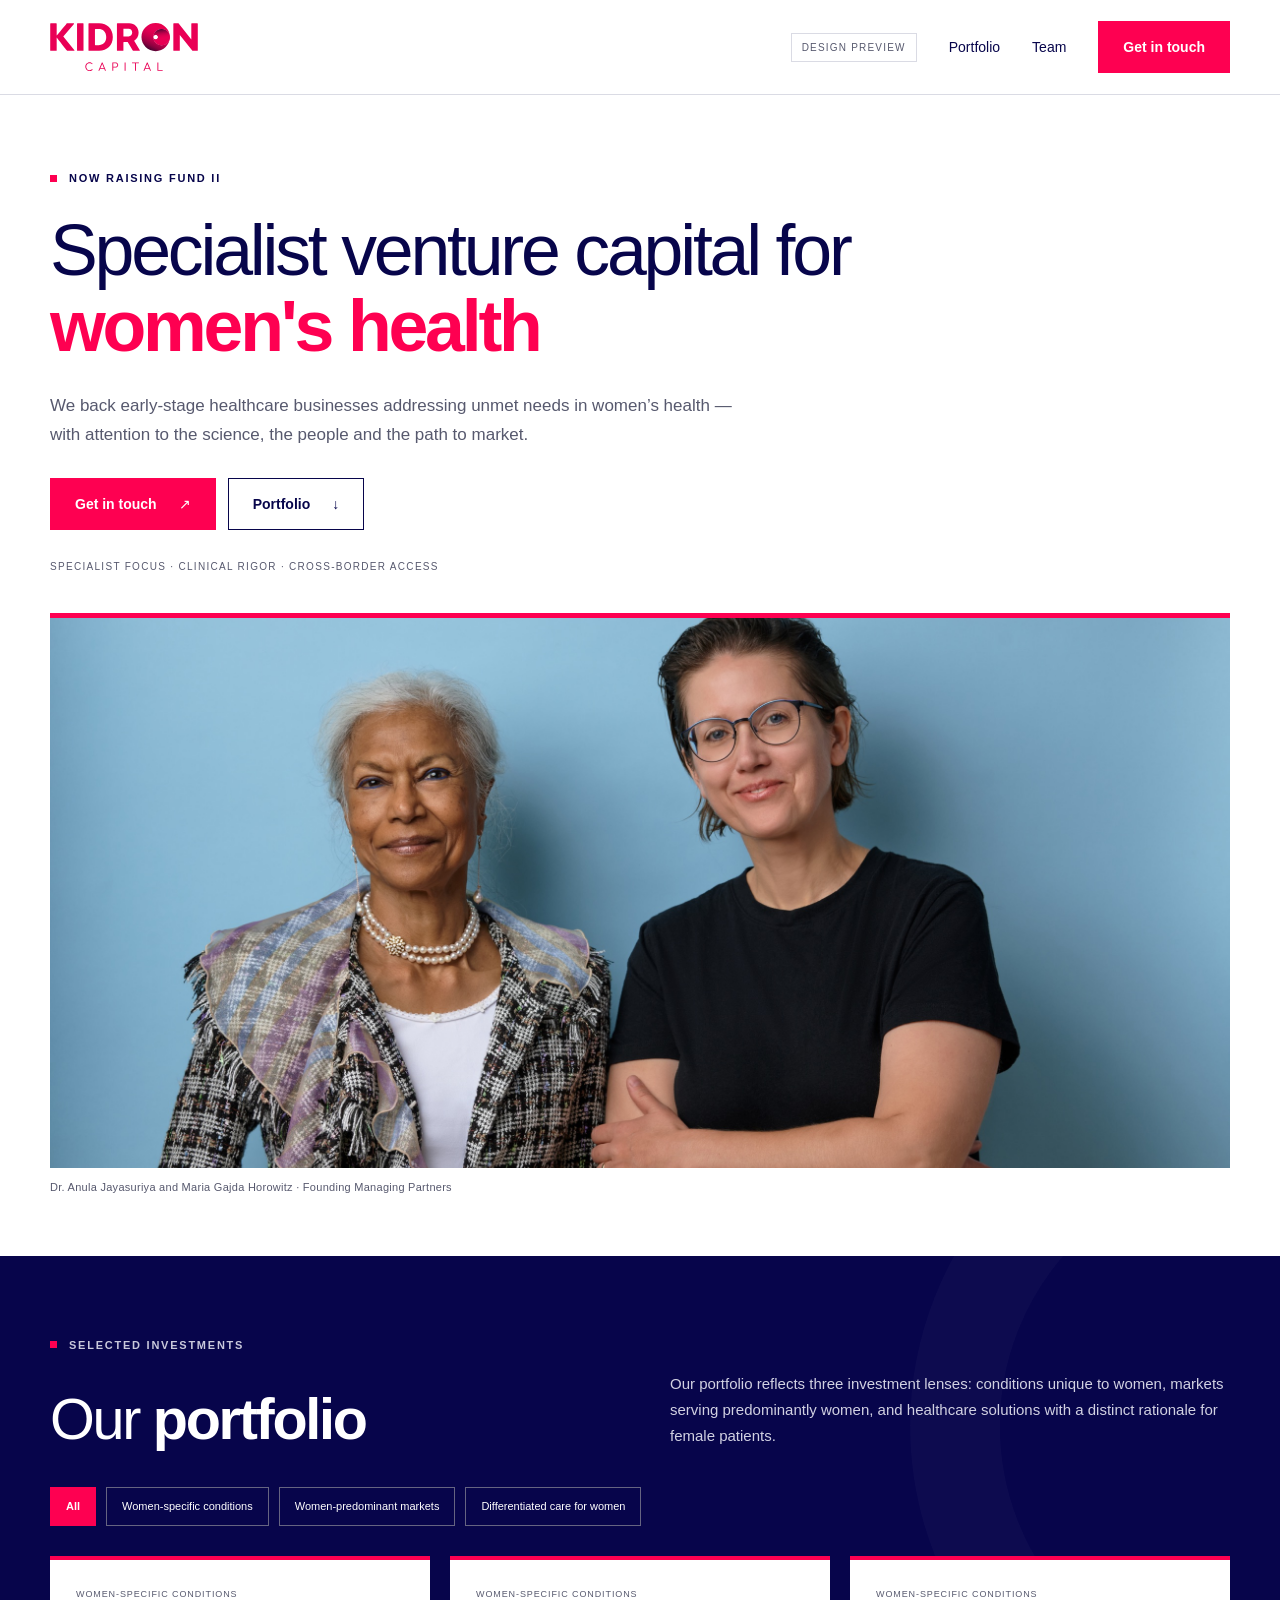
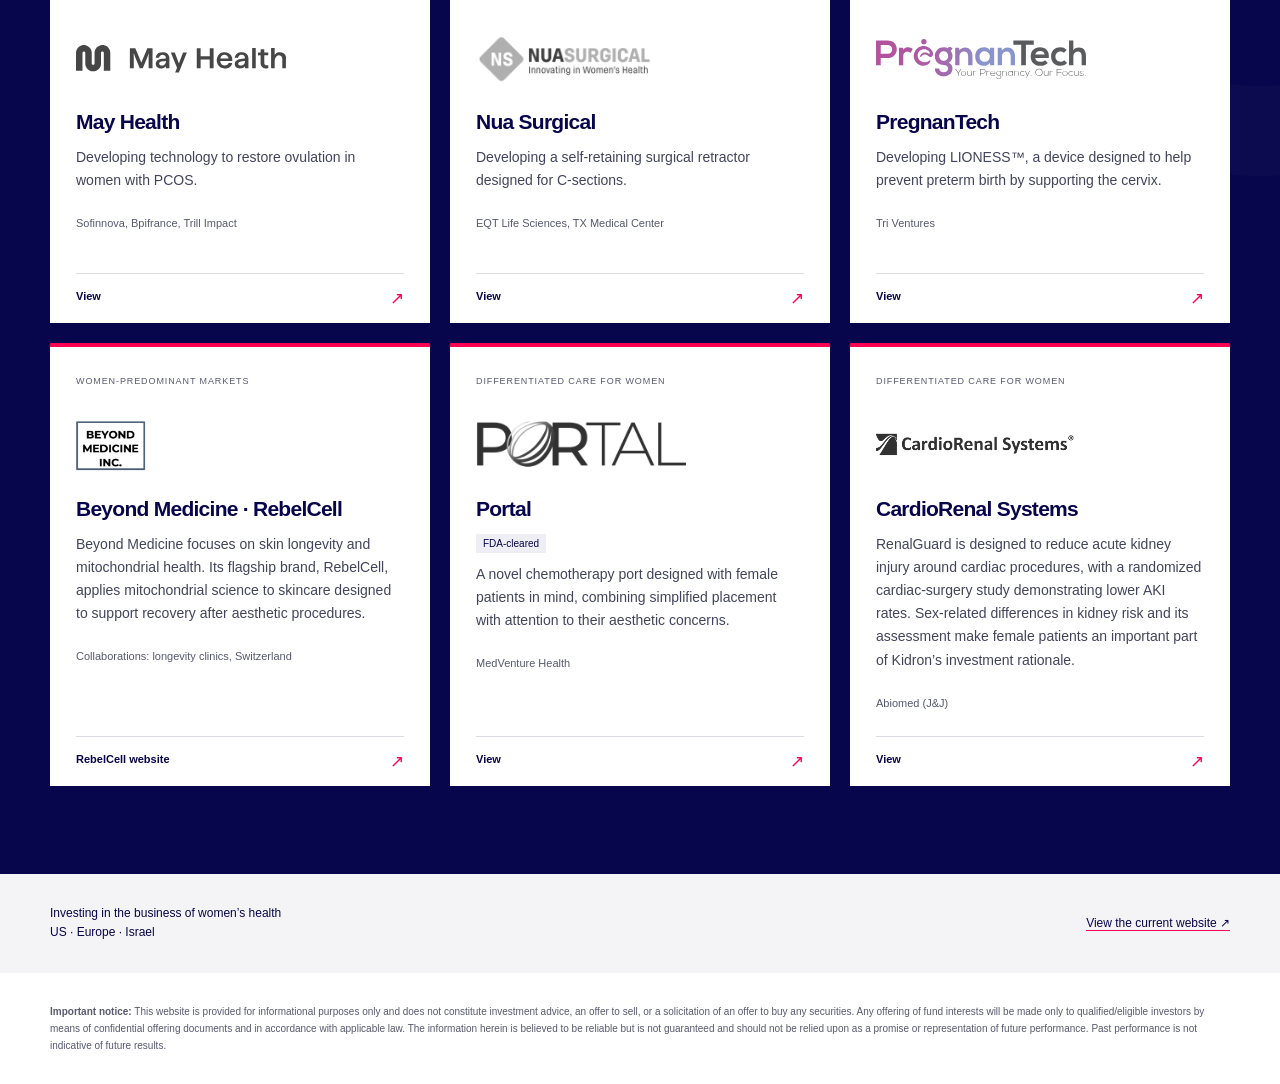
==== static/proto-deck-navy-pink/index.html @ b9dc75dc "Add navy and bright pink design prototype for review" ====
<!DOCTYPE html>
<html lang="en"><head><meta charset="utf-8"><meta name="viewport" content="width=device-width,initial-scale=1"><meta name="robots" content="noindex,nofollow"><meta name="description" content="Kidron Capital design preview in navy and bright pink."><title>Kidron Capital · Navy & bright pink preview</title><link rel="icon" href="../../images/favicon-32.png"><link rel="stylesheet" href="style.css"></head>
<body><header class="header"><div class="wrap header-inner"><a class="brand" href="#top" aria-label="Kidron Capital"><img src="../../images/logo.svg" alt="Kidron Capital"></a><nav class="nav" aria-label="Main navigation"><span class="preview">Design preview</span><a href="#portfolio">Portfolio</a><a href="https://kidron-capital.com/#team">Team</a><a class="button" href="https://kidron-capital.com/#contact">Get in touch</a></nav></div></header>
<main><section class="hero" id="top"><div class="wrap"><p class="eyebrow">Now Raising Fund II</p><h1>Specialist venture capital for <strong>women's health</strong></h1><p class="intro">We back early-stage healthcare businesses addressing unmet needs in women’s health — with attention to the science, the people and the path to market.</p><div class="actions"><a class="button" href="https://kidron-capital.com/#contact">Get in touch <span aria-hidden="true">↗</span></a><a class="button secondary" href="#portfolio">Portfolio <span aria-hidden="true">↓</span></a></div><p class="tagline">Specialist focus  ·  Clinical rigor  ·  Cross-border access</p>
<figure class="hero-photo"><img src="../../images/hero-duo.jpg" alt="Dr. Anula Jayasuriya and Maria Gajda Horowitz, Founding Managing Partners" fetchpriority="high"><figcaption>Dr. Anula Jayasuriya and Maria Gajda Horowitz · Founding Managing Partners</figcaption></figure></div></section>
<section class="portfolio" id="portfolio"><div class="wrap"><p class="eyebrow">Selected investments</p><div class="portfolio-heading"><h2>Our <strong>portfolio</strong></h2><p class="portfolio-intro">Our portfolio reflects three investment lenses: conditions unique to women, markets serving predominantly women, and healthcare solutions with a distinct rationale for female patients.</p></div>
<div class="filters" role="group" aria-label="Filter portfolio by area"><button type="button" aria-pressed="true" data-filter="All">All</button><button type="button" aria-pressed="false" data-filter="Women-specific conditions">Women-specific conditions</button><button type="button" aria-pressed="false" data-filter="Women-predominant markets">Women-predominant markets</button><button type="button" aria-pressed="false" data-filter="Differentiated care for women">Differentiated care for women</button></div><div class="grid"><article class="card" data-category="Women-specific conditions">
<p class="category">Women-specific conditions</p><div class="logo"><img src="../../images/portfolio-may-health.svg" alt="May Health" loading="lazy"></div>
<h3>May Health</h3>
<p class="description">Developing technology to restore ovulation in women with PCOS.</p><p class="investors">Sofinnova, Bpifrance, Trill Impact</p>
<div class="card-bottom"><a href="https://mayhealth.com/" target="_blank" rel="noopener">View<span class="arrow" aria-hidden="true">↗</span></a></div>
</article>
<article class="card" data-category="Women-specific conditions">
<p class="category">Women-specific conditions</p><div class="logo"><img src="../../images/portfolio-nua-surgical.png" alt="Nua Surgical" loading="lazy"></div>
<h3>Nua Surgical</h3>
<p class="description">Developing a self-retaining surgical retractor designed for C-sections.</p><p class="investors">EQT Life Sciences, TX Medical Center</p>
<div class="card-bottom"><a href="https://nuasurgical.com/" target="_blank" rel="noopener">View<span class="arrow" aria-hidden="true">↗</span></a></div>
</article>
<article class="card" data-category="Women-specific conditions">
<p class="category">Women-specific conditions</p><div class="logo"><img src="../../images/portfolio-pregnantech.svg" alt="PregnanTech" loading="lazy"></div>
<h3>PregnanTech</h3>
<p class="description">Developing LIONESS™, a device designed to help prevent preterm birth by supporting the cervix.</p><p class="investors">Tri Ventures</p>
<div class="card-bottom"><a href="https://www.pregnantech.com/" target="_blank" rel="noopener">View<span class="arrow" aria-hidden="true">↗</span></a></div>
</article>
<article class="card" data-category="Women-predominant markets">
<p class="category">Women-predominant markets</p><div class="logo"><img src="../../images/portfolio-beyond-medicine.svg" alt="Beyond Medicine" loading="lazy"></div>
<h3>Beyond Medicine · RebelCell</h3>
<p class="description">Beyond Medicine focuses on skin longevity and mitochondrial health. Its flagship brand, RebelCell, applies mitochondrial science to skincare designed to support recovery after aesthetic procedures.</p><p class="investors">Collaborations: longevity clinics, Switzerland</p>
<div class="card-bottom"><a href="https://rebelcellskin.com/" target="_blank" rel="noopener">RebelCell website<span class="arrow" aria-hidden="true">↗</span></a></div>
</article>
<article class="card" data-category="Differentiated care for women">
<p class="category">Differentiated care for women</p><div class="logo"><img src="../../images/portfolio-portal.png" alt="Portal" loading="lazy"></div>
<h3>Portal</h3><div><span class="badge">FDA-cleared</span></div>
<p class="description">A novel chemotherapy port designed with female patients in mind, combining simplified placement with attention to their aesthetic concerns.</p><p class="investors">MedVenture Health</p>
<div class="card-bottom"><a href="https://portal-cath.com/" target="_blank" rel="noopener">View<span class="arrow" aria-hidden="true">↗</span></a></div>
</article>
<article class="card" data-category="Differentiated care for women">
<p class="category">Differentiated care for women</p><div class="logo"><img src="../../images/portfolio-cardiorenal.svg" alt="CardioRenal Systems" loading="lazy"></div>
<h3>CardioRenal Systems</h3>
<p class="description">RenalGuard is designed to reduce acute kidney injury around cardiac procedures, with a randomized cardiac-surgery study demonstrating lower AKI rates. Sex-related differences in kidney risk and its assessment make female patients an important part of Kidron’s investment rationale.</p><p class="investors">Abiomed (J&amp;J)</p>
<div class="card-bottom"><a href="https://cardiorenalsystems.com/" target="_blank" rel="noopener">View<span class="arrow" aria-hidden="true">↗</span></a></div>
</article></div><p class="sr-status" aria-live="polite" style="position:absolute;width:1px;height:1px;overflow:hidden;clip-path:inset(50%)">6 portfolio companies shown</p></div></section></main>
<footer class="footer"><div class="wrap footer-inner"><p>Investing in the business of women’s health<br>US · Europe · Israel</p><p><a href="https://kidron-capital.com/">View the current website ↗</a></p></div></footer><div class="notice"><strong>Important notice:</strong> This website is provided for informational purposes only and does not constitute investment advice, an offer to sell, or a solicitation of an offer to buy any securities. Any offering of fund interests will be made only to qualified/eligible investors by means of confidential offering documents and in accordance with applicable law. The information herein is believed to be reliable but is not guaranteed and should not be relied upon as a promise or representation of future performance. Past performance is not indicative of future results.</div>
<script>document.querySelectorAll('[data-filter]').forEach(button=>{button.addEventListener('click',()=>{const chosen=button.dataset.filter;document.querySelectorAll('[data-filter]').forEach(b=>b.setAttribute('aria-pressed',String(b===button)));let count=0;document.querySelectorAll('[data-category]').forEach(card=>{card.hidden=chosen!=='All'&&card.dataset.category!==chosen;if(!card.hidden)count++;});document.querySelector('.sr-status').textContent=count+' portfolio '+(count===1?'company':'companies')+' shown';});});</script></body></html>
---- static/proto-deck-navy-pink/style.css ----
:root{--navy:#07054b;--pink:#fe0051;--paper:#f4f4f6;--muted:#57596e;--line:#dadbe4;font-family:Arial,Helvetica,sans-serif;color:var(--navy);background:#fff;font-synthesis:none}*{box-sizing:border-box}html{scroll-behavior:smooth;scroll-padding-top:95px}body{margin:0}a{color:inherit;text-decoration:none}button{font:inherit}a:focus-visible,button:focus-visible{outline:3px solid var(--pink);outline-offset:5px}.wrap{width:min(1180px,calc(100% - 88px));margin:auto}.header{border-bottom:1px solid var(--line);background:#fff}.header-inner{height:94px;display:flex;align-items:center;justify-content:space-between;gap:30px}.brand img{width:148px;display:block}.nav{display:flex;gap:32px;align-items:center;font-size:14px}.nav a:hover{color:var(--pink)}.preview{font-size:10px;letter-spacing:.12em;text-transform:uppercase;color:var(--muted);border:1px solid var(--line);padding:8px 10px}.button{display:inline-flex;align-items:center;justify-content:center;gap:22px;padding:17px 24px;border:1px solid var(--pink);background:var(--pink);color:white;font-size:14px;font-weight:600;min-height:51px;transition:background .2s}.button:hover{background:#d70046;border-color:#d70046;color:white}.button.secondary{background:transparent;color:var(--navy);border-color:var(--navy)}.button.secondary:hover{background:var(--navy);color:white}.eyebrow{font-size:11px;font-weight:600;text-transform:uppercase;letter-spacing:.16em;display:flex;align-items:center;gap:12px;margin:0 0 28px}.eyebrow:before{content:"";width:7px;height:7px;background:var(--pink);display:inline-block}.hero{padding:77px 0 0}.hero h1{font-size:clamp(42px,5.6vw,76px);line-height:1.06;font-weight:500;letter-spacing:-.045em;max-width:1130px;margin:0 0 28px}.hero h1 strong{display:block;color:var(--pink);font-weight:700}.hero .intro{color:var(--muted);font-size:17px;line-height:1.7;max-width:700px;margin:0 0 28px}.actions{display:flex;gap:12px;flex-wrap:wrap}.tagline{font-size:10px;letter-spacing:.13em;line-height:1.7;text-transform:uppercase;color:var(--muted);margin:28px 0 38px}.hero-photo{margin:0;position:relative}.hero-photo:before{content:"";position:absolute;top:0;left:0;right:0;height:5px;background:var(--pink);z-index:1}.hero-photo img{width:100%;height:auto;max-height:555px;object-fit:cover;object-position:center 37%;display:block;filter:none}.hero-photo figcaption{font-size:11px;letter-spacing:.025em;padding:13px 0 28px;color:var(--muted)}.portfolio{position:relative;isolation:isolate;overflow:hidden;background:var(--navy);color:white;margin-top:35px;padding:83px 0 88px}.portfolio:after{content:"";width:520px;height:520px;border:90px solid rgba(255,255,255,.025);border-radius:50%;position:absolute;right:-330px;top:-180px;z-index:-1;pointer-events:none}.portfolio .eyebrow{color:#c9c9dc;margin-bottom:20px}.portfolio-heading{display:flex;align-items:flex-end;justify-content:space-between;gap:80px}.portfolio h2{font-size:clamp(40px,4.5vw,62px);line-height:1.05;letter-spacing:-.04em;font-weight:500;margin:0}.portfolio h2 strong{font-weight:700}.portfolio-intro{max-width:560px;color:#d1d1e2;font-size:15px;line-height:1.75;margin:0}.filters{display:flex;flex-wrap:wrap;gap:10px;margin:37px 0 30px}.filters button{border:1px solid #656481;background:transparent;color:white;padding:11px 15px;cursor:pointer;font-size:11px;line-height:1.4}.filters button[aria-pressed=true]{background:var(--pink);border-color:var(--pink);font-weight:600}.filters button:hover{border-color:var(--pink)}.grid{display:grid;grid-template-columns:repeat(3,minmax(0,1fr));gap:20px}.card{background:white;color:var(--navy);display:flex;flex-direction:column;border-top:4px solid var(--pink);min-height:367px;padding:27px 26px 0}.category{font-size:9px;letter-spacing:.1em;text-transform:uppercase;line-height:1.6;color:var(--muted);min-height:30px;margin:0 0 14px}.logo{height:57px;display:flex;align-items:center;margin-bottom:21px}.logo img{max-height:51px;max-width:210px;width:auto;object-fit:contain;object-position:left center}.card h3{font-size:21px;font-weight:600;letter-spacing:-.035em;line-height:1.2;margin:0 0 12px}.card p.description{font-size:14px;line-height:1.65;margin:0 0 23px;color:#42445b}.investors{font-size:11px;color:var(--muted);line-height:1.6;margin:0 0 24px}.card-bottom{margin-top:auto;border-top:1px solid var(--line);padding:16px 0;display:flex;justify-content:space-between;align-items:center;gap:10px}.card-bottom a{font-size:11px;font-weight:700;color:var(--navy);display:flex;justify-content:space-between;width:100%;gap:15px}.card-bottom a:hover{color:var(--pink)}.card-bottom span.arrow{color:var(--pink);font-size:17px;line-height:1}.badge{font-size:10px;background:#eeeeF5;padding:4px 7px;display:inline-block;margin:0 0 10px}.footer{padding:30px 0;background:var(--paper)}.footer-inner{display:flex;justify-content:space-between;align-items:center;gap:25px;font-size:12px;line-height:1.6}.footer a{color:var(--navy);border-bottom:1px solid var(--pink)}.footer p{margin:0}.notice{font-size:10px;line-height:1.7;color:var(--muted);margin:30px auto;width:min(1180px,calc(100% - 88px))}[hidden]{display:none!important}@media(min-width:1500px){.wrap{width:min(1280px,calc(100% - 120px))}.hero h1{font-size:82px}}@media(max-width:900px){.wrap{width:calc(100% - 48px)}.hero{padding-top:53px}.header-inner{height:80px}.brand img{width:125px}.nav{gap:20px}.preview{display:none}.hero h1{font-size:59px}.portfolio-heading{display:block}.portfolio-intro{margin-top:24px}.grid{grid-template-columns:repeat(2,minmax(0,1fr))}.portfolio{padding:60px 0}.hero-photo img{max-height:460px}.notice{width:calc(100% - 48px)}}@media(max-width:580px){.wrap{width:calc(100% - 36px)}.header-inner{height:76px;gap:12px}.brand img{width:112px}.nav{gap:18px;font-size:12px}.nav .button{display:none}.hero{padding-top:43px}.eyebrow{font-size:10px;letter-spacing:.12em;margin-bottom:25px}.hero h1{font-size:43px;line-height:1.07;letter-spacing:-.045em}.hero .intro{font-size:15px;line-height:1.7}.button{font-size:12px;padding:14px 20px;min-height:46px}.tagline{font-size:8px;letter-spacing:.08em;line-height:1.8;margin:24px 0 30px;max-width:300px}.hero-photo img{aspect-ratio:1.15;max-height:none;object-position:center 36%}.hero-photo figcaption{font-size:9px;line-height:1.6;padding-bottom:16px}.portfolio{margin-top:24px;padding:48px 0}.portfolio h2{font-size:42px}.portfolio-intro{font-size:14px}.filters{gap:8px;margin:28px 0 24px}.filters button{font-size:10px;padding:10px 12px}.grid{grid-template-columns:1fr;gap:18px}.card{padding:24px 24px 0;min-height:340px}.category{min-height:0}.footer-inner{display:block;font-size:11px}.footer-inner p{margin-bottom:12px}.notice{width:calc(100% - 36px)}}@media(prefers-reduced-motion:reduce){html{scroll-behavior:auto}.button{transition:none}}
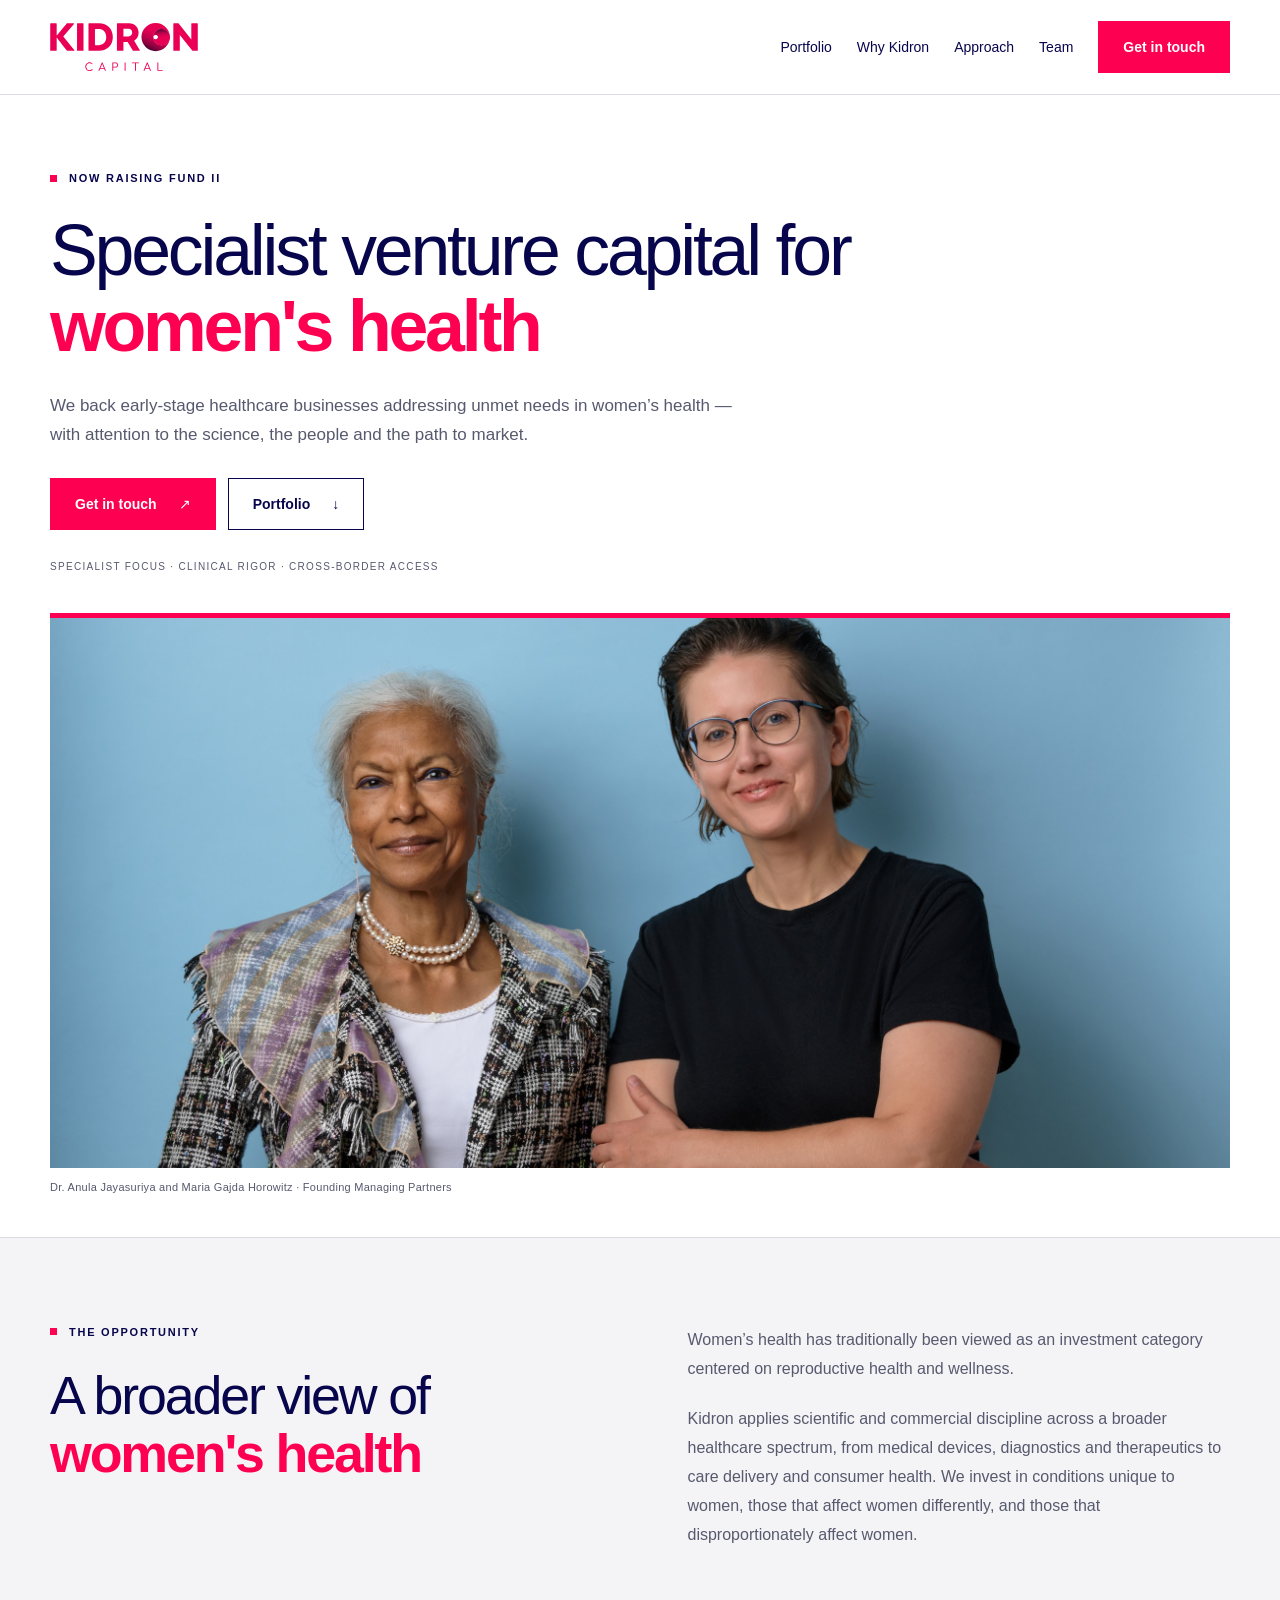
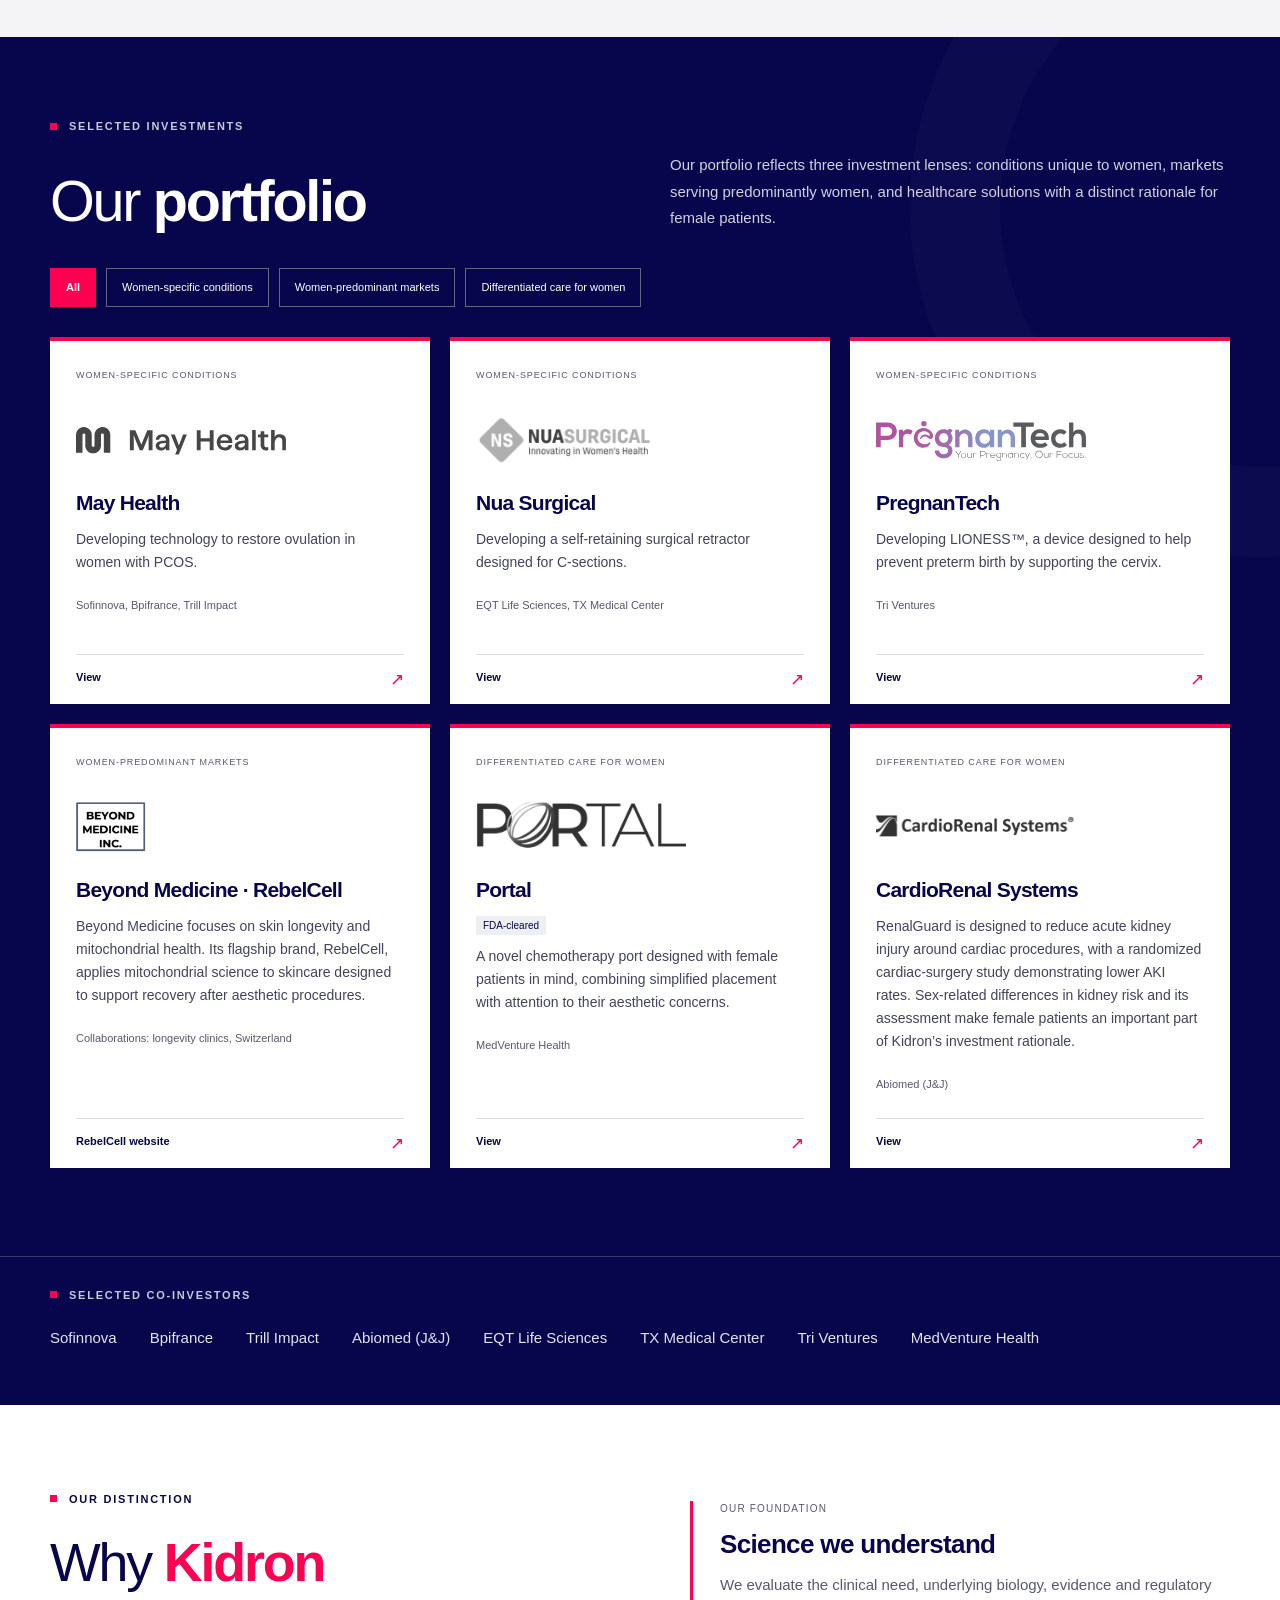
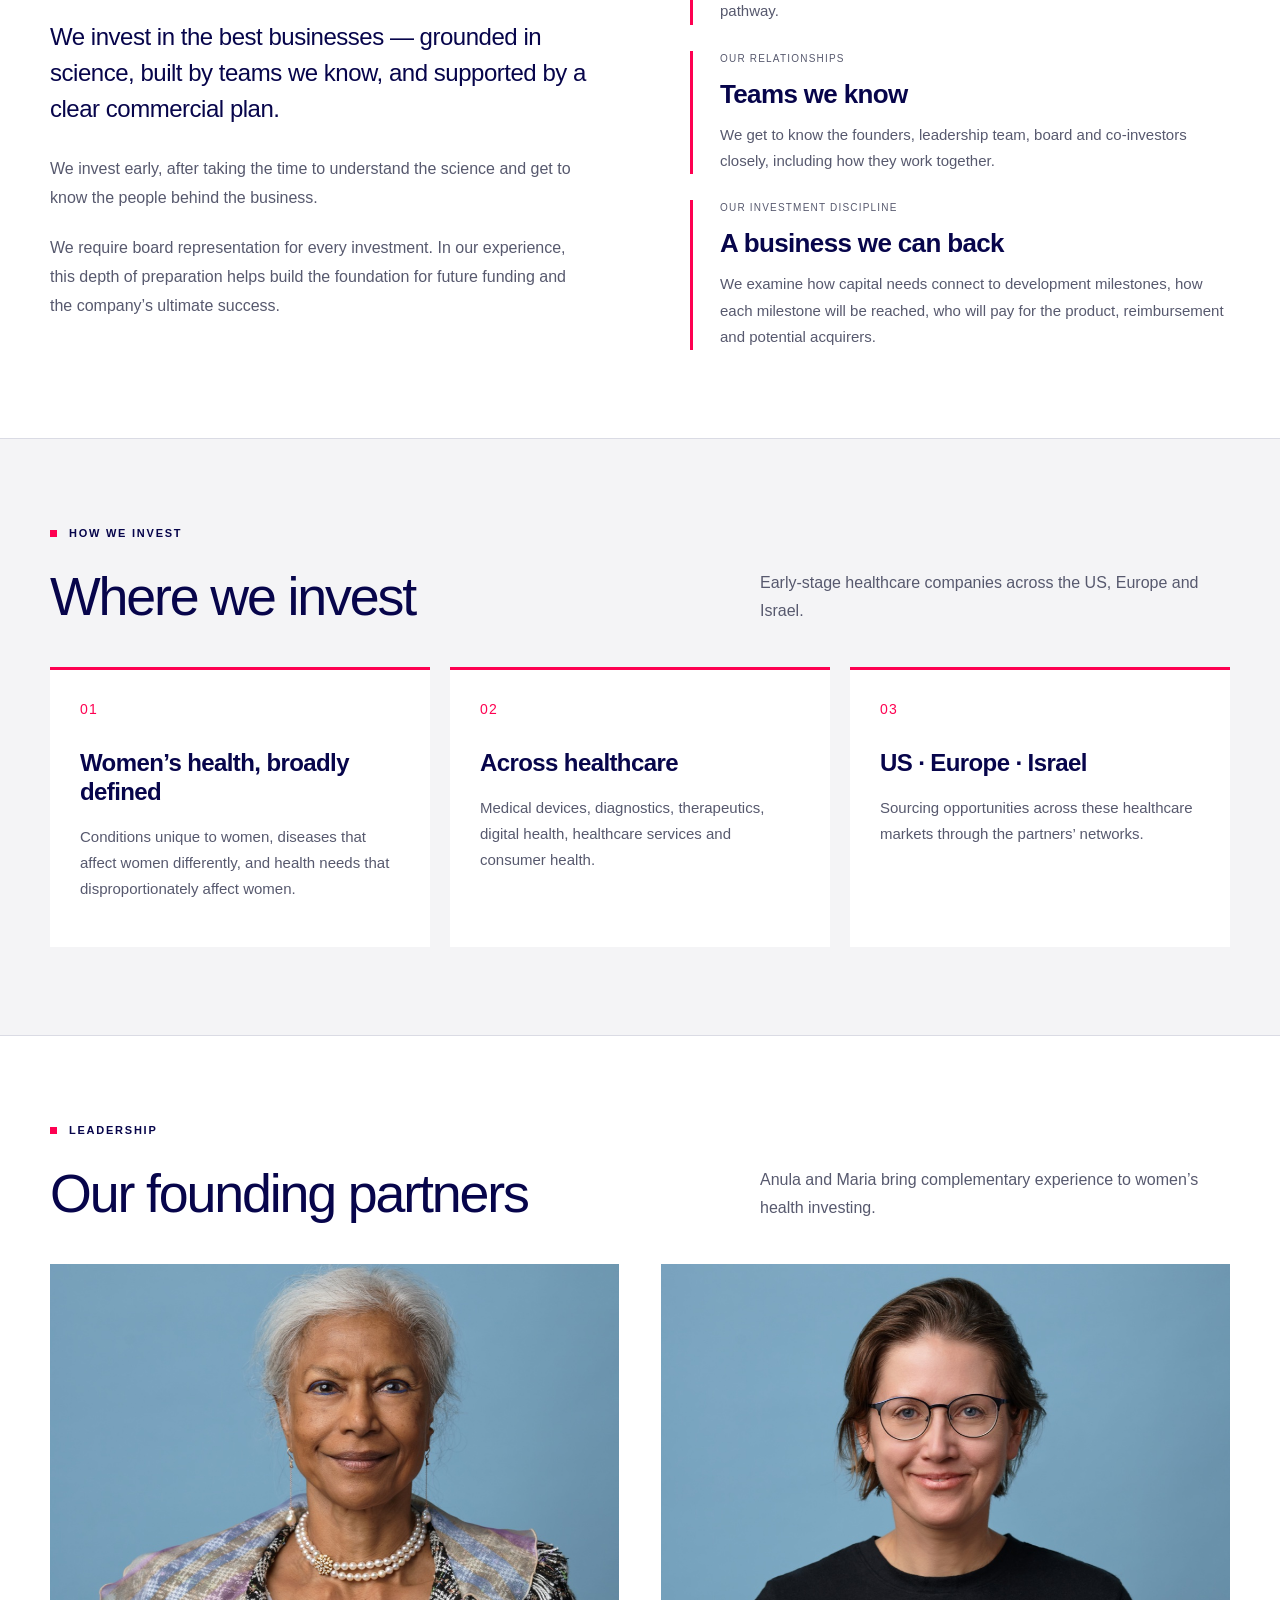
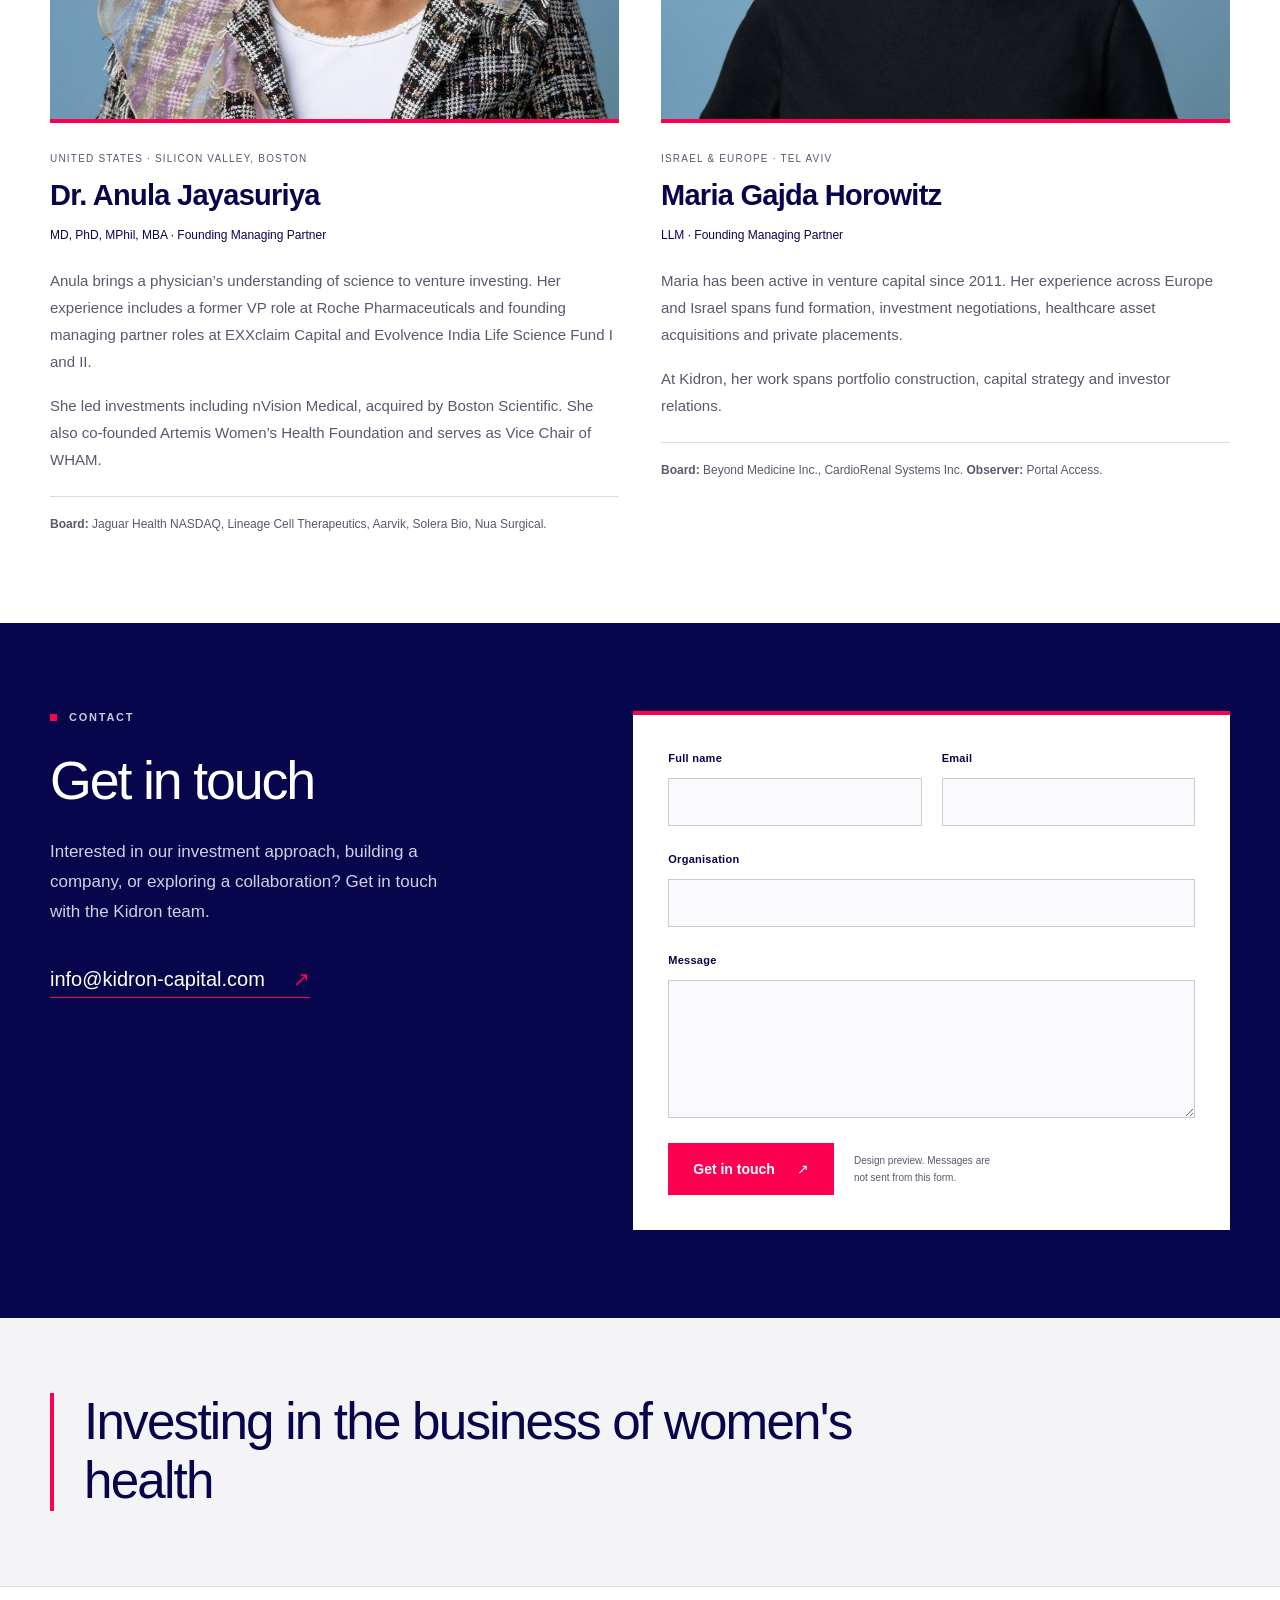
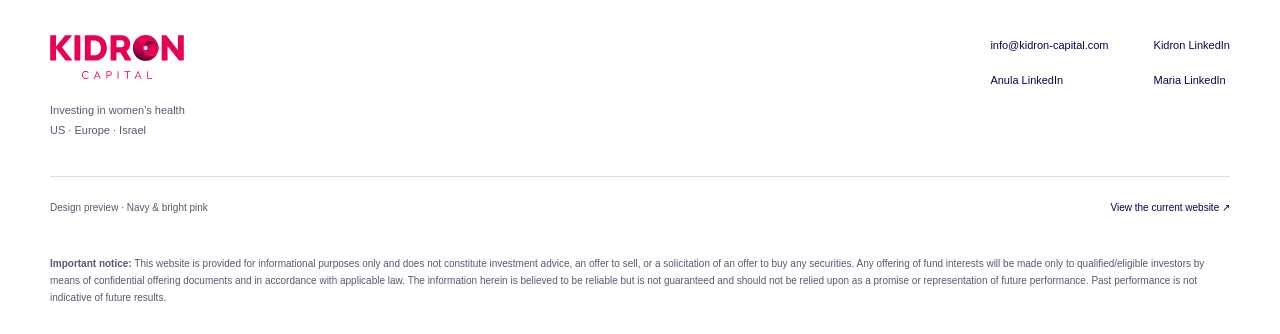
==== commit fb6b876e: "Extend selected navy and pink direction across the full preview" ====
--- a/static/proto-deck-navy-pink/index.html
+++ b/static/proto-deck-navy-pink/index.html
@@ -1,9 +1,8 @@
 <!DOCTYPE html>
-<html lang="en"><head><meta charset="utf-8"><meta name="viewport" content="width=device-width,initial-scale=1"><meta name="robots" content="noindex,nofollow"><meta name="description" content="Kidron Capital design preview in navy and bright pink."><title>Kidron Capital · Navy & bright pink preview</title><link rel="icon" href="../../images/favicon-32.png"><link rel="stylesheet" href="style.css"></head>
-<body><header class="header"><div class="wrap header-inner"><a class="brand" href="#top" aria-label="Kidron Capital"><img src="../../images/logo.svg" alt="Kidron Capital"></a><nav class="nav" aria-label="Main navigation"><span class="preview">Design preview</span><a href="#portfolio">Portfolio</a><a href="https://kidron-capital.com/#team">Team</a><a class="button" href="https://kidron-capital.com/#contact">Get in touch</a></nav></div></header>
-<main><section class="hero" id="top"><div class="wrap"><p class="eyebrow">Now Raising Fund II</p><h1>Specialist venture capital for <strong>women's health</strong></h1><p class="intro">We back early-stage healthcare businesses addressing unmet needs in women’s health — with attention to the science, the people and the path to market.</p><div class="actions"><a class="button" href="https://kidron-capital.com/#contact">Get in touch <span aria-hidden="true">↗</span></a><a class="button secondary" href="#portfolio">Portfolio <span aria-hidden="true">↓</span></a></div><p class="tagline">Specialist focus  ·  Clinical rigor  ·  Cross-border access</p>
+<html lang="en"><head><meta charset="utf-8"><meta name="viewport" content="width=device-width,initial-scale=1"><meta name="robots" content="noindex,nofollow"><meta name="description" content="Kidron Capital design preview in navy and bright pink."><title>Kidron Capital · Navy & bright pink preview</title><link rel="icon" href="../../images/favicon-32.png"><link rel="stylesheet" href="style.css"><link rel="stylesheet" href="full-site.css"></head>
+<body><header class="header"><div class="wrap header-inner"><a class="brand" href="#top" aria-label="Kidron Capital"><img src="../../images/logo.svg" alt="Kidron Capital"></a><nav class="nav" aria-label="Main navigation"><a href="#portfolio">Portfolio</a><a href="#why-kidron">Why Kidron</a><a href="#approach">Approach</a><a href="#team">Team</a><a class="button" href="#contact">Get in touch</a></nav><details class="mobile-nav"><summary>Menu <span aria-hidden="true">+</span></summary><nav aria-label="Mobile navigation"><a href="#portfolio">Portfolio</a><a href="#why-kidron">Why Kidron</a><a href="#approach">Approach</a><a href="#team">Team</a><a href="#contact">Get in touch</a></nav></details></div></header><main><section class="hero" id="top"><div class="wrap"><p class="eyebrow">Now Raising Fund II</p><h1>Specialist venture capital for <strong>women's health</strong></h1><p class="intro">We back early-stage healthcare businesses addressing unmet needs in women’s health — with attention to the science, the people and the path to market.</p><div class="actions"><a class="button" href="#contact">Get in touch <span aria-hidden="true">↗</span></a><a class="button secondary" href="#portfolio">Portfolio <span aria-hidden="true">↓</span></a></div><p class="tagline">Specialist focus  ·  Clinical rigor  ·  Cross-border access</p>
 <figure class="hero-photo"><img src="../../images/hero-duo.jpg" alt="Dr. Anula Jayasuriya and Maria Gajda Horowitz, Founding Managing Partners" fetchpriority="high"><figcaption>Dr. Anula Jayasuriya and Maria Gajda Horowitz · Founding Managing Partners</figcaption></figure></div></section>
-<section class="portfolio" id="portfolio"><div class="wrap"><p class="eyebrow">Selected investments</p><div class="portfolio-heading"><h2>Our <strong>portfolio</strong></h2><p class="portfolio-intro">Our portfolio reflects three investment lenses: conditions unique to women, markets serving predominantly women, and healthcare solutions with a distinct rationale for female patients.</p></div>
+<section class="section about" id="about"><div class="wrap split-intro"><div><p class="eyebrow">The opportunity</p><h2>A broader view of <strong>women&#x27;s health</strong></h2></div><div class="body-copy"><p>Women’s health has traditionally been viewed as an investment category centered on reproductive health and wellness.</p><p>Kidron applies scientific and commercial discipline across a broader healthcare spectrum, from medical devices, diagnostics and therapeutics to care delivery and consumer health. We invest in conditions unique to women, those that affect women differently, and those that disproportionately affect women.</p></div></div></section><section class="portfolio" id="portfolio"><div class="wrap"><p class="eyebrow">Selected investments</p><div class="portfolio-heading"><h2>Our <strong>portfolio</strong></h2><p class="portfolio-intro">Our portfolio reflects three investment lenses: conditions unique to women, markets serving predominantly women, and healthcare solutions with a distinct rationale for female patients.</p></div>
 <div class="filters" role="group" aria-label="Filter portfolio by area"><button type="button" aria-pressed="true" data-filter="All">All</button><button type="button" aria-pressed="false" data-filter="Women-specific conditions">Women-specific conditions</button><button type="button" aria-pressed="false" data-filter="Women-predominant markets">Women-predominant markets</button><button type="button" aria-pressed="false" data-filter="Differentiated care for women">Differentiated care for women</button></div><div class="grid"><article class="card" data-category="Women-specific conditions">
 <p class="category">Women-specific conditions</p><div class="logo"><img src="../../images/portfolio-may-health.svg" alt="May Health" loading="lazy"></div>
 <h3>May Health</h3>
@@ -39,6 +38,4 @@
 <h3>CardioRenal Systems</h3>
 <p class="description">RenalGuard is designed to reduce acute kidney injury around cardiac procedures, with a randomized cardiac-surgery study demonstrating lower AKI rates. Sex-related differences in kidney risk and its assessment make female patients an important part of Kidron’s investment rationale.</p><p class="investors">Abiomed (J&amp;J)</p>
 <div class="card-bottom"><a href="https://cardiorenalsystems.com/" target="_blank" rel="noopener">View<span class="arrow" aria-hidden="true">↗</span></a></div>
-</article></div><p class="sr-status" aria-live="polite" style="position:absolute;width:1px;height:1px;overflow:hidden;clip-path:inset(50%)">6 portfolio companies shown</p></div></section></main>
-<footer class="footer"><div class="wrap footer-inner"><p>Investing in the business of women’s health<br>US · Europe · Israel</p><p><a href="https://kidron-capital.com/">View the current website ↗</a></p></div></footer><div class="notice"><strong>Important notice:</strong> This website is provided for informational purposes only and does not constitute investment advice, an offer to sell, or a solicitation of an offer to buy any securities. Any offering of fund interests will be made only to qualified/eligible investors by means of confidential offering documents and in accordance with applicable law. The information herein is believed to be reliable but is not guaranteed and should not be relied upon as a promise or representation of future performance. Past performance is not indicative of future results.</div>
-<script>document.querySelectorAll('[data-filter]').forEach(button=>{button.addEventListener('click',()=>{const chosen=button.dataset.filter;document.querySelectorAll('[data-filter]').forEach(b=>b.setAttribute('aria-pressed',String(b===button)));let count=0;document.querySelectorAll('[data-category]').forEach(card=>{card.hidden=chosen!=='All'&&card.dataset.category!==chosen;if(!card.hidden)count++;});document.querySelector('.sr-status').textContent=count+' portfolio '+(count===1?'company':'companies')+' shown';});});</script></body></html>
+</article></div><p class="sr-status" aria-live="polite" style="position:absolute;width:1px;height:1px;overflow:hidden;clip-path:inset(50%)">6 portfolio companies shown</p></div></section><section class="coinvestors" id="co-investors"><div class="wrap"><p class="eyebrow">Selected co-investors</p><ul><li>Sofinnova</li><li>Bpifrance</li><li>Trill Impact</li><li>Abiomed (J&amp;J)</li><li>EQT Life Sciences</li><li>TX Medical Center</li><li>Tri Ventures</li><li>MedVenture Health</li></ul></div></section><section class="section why" id="why-kidron"><div class="wrap why-grid"><div><p class="eyebrow">Our distinction</p><h2>Why <strong>Kidron</strong></h2><p class="lead">We invest in the best businesses — grounded in science, built by teams we know, and supported by a clear commercial plan.</p><div class="body-copy"><p>We invest early, after taking the time to understand the science and get to know the people behind the business.</p><p>We require board representation for every investment. In our experience, this depth of preparation helps build the foundation for future funding and the company’s ultimate success.</p></div></div><div class="principles"><article class="principle"><p class="small-label">Our foundation</p><h3><strong>Science</strong> we understand</h3><p>We evaluate the clinical need, underlying biology, evidence and regulatory pathway.</p></article><article class="principle"><p class="small-label">Our relationships</p><h3><strong>Teams</strong> we know</h3><p>We get to know the founders, leadership team, board and co-investors closely, including how they work together.</p></article><article class="principle"><p class="small-label">Our investment discipline</p><h3>A <strong>business</strong> we can back</h3><p>We examine how capital needs connect to development milestones, how each milestone will be reached, who will pay for the product, reimbursement and potential acquirers.</p></article></div></div></section><section class="section approach" id="approach"><div class="wrap"><div class="section-heading"><div><p class="eyebrow">How we invest</p><h2>Where we invest</h2></div><p class="section-intro">Early-stage healthcare companies across the US, Europe and Israel.</p></div><div class="approach-grid"><article class="approach-card"><span class="num">01</span><h3>Women’s health, broadly defined</h3><p>Conditions unique to women, diseases that affect women differently, and health needs that disproportionately affect women.</p></article><article class="approach-card"><span class="num">02</span><h3>Across healthcare</h3><p>Medical devices, diagnostics, therapeutics, digital health, healthcare services and consumer health.</p></article><article class="approach-card"><span class="num">03</span><h3>US · Europe · Israel</h3><p>Sourcing opportunities across these healthcare markets through the partners’ networks.</p></article></div></div></section><section class="section team" id="team"><div class="wrap"><div class="section-heading"><div><p class="eyebrow">Leadership</p><h2>Our founding partners</h2></div><div class="section-intro"><p>Anula and Maria bring complementary experience to women’s health investing.</p></div></div><div class="partners"><article class="partner"><div class="portrait"><img src="../../images/anula-headshot-watson.jpg" alt="Dr. Anula Jayasuriya" loading="lazy"></div><div class="partner-copy"><p class="small-label">United States · Silicon Valley, Boston</p><h3>Dr. Anula Jayasuriya</h3><p class="credentials">MD, PhD, MPhil, MBA · Founding Managing Partner</p><div class="bio"><p>Anula brings a physician’s understanding of science to venture investing. Her experience includes a former VP role at Roche Pharmaceuticals and founding managing partner roles at EXXclaim Capital and Evolvence India Life Science Fund I and II.</p><p>She led investments including nVision Medical, acquired by Boston Scientific. She also co-founded Artemis Women’s Health Foundation and serves as Vice Chair of WHAM.</p><p><strong>Board:</strong> Jaguar Health NASDAQ, Lineage Cell Therapeutics, Aarvik, Solera Bio, Nua Surgical.</p></div></div></article><article class="partner"><div class="portrait"><img src="../../images/maria-headshot-watson.jpg" alt="Maria Gajda Horowitz" loading="lazy"></div><div class="partner-copy"><p class="small-label">Israel &amp; Europe · Tel Aviv</p><h3>Maria Gajda Horowitz</h3><p class="credentials">LLM · Founding Managing Partner</p><div class="bio"><p>Maria has been active in venture capital since 2011. Her experience across Europe and Israel spans fund formation, investment negotiations, healthcare asset acquisitions and private placements.</p><p>At Kidron, her work spans portfolio construction, capital strategy and investor relations.</p><p><strong>Board:</strong> Beyond Medicine Inc., CardioRenal Systems Inc. <strong>Observer:</strong> Portal Access.</p></div></div></article></div></div></section><section class="section contact" id="contact"><div class="wrap contact-grid"><div><p class="eyebrow">Contact</p><h2>Get in touch</h2><p class="contact-intro">Interested in our investment approach, building a company, or exploring a collaboration? Get in touch with the Kidron team.</p><a class="email-link" href="mailto:info@kidron-capital.com">info@kidron-capital.com <span aria-hidden="true">↗</span></a></div><form class="contact-form" id="preview-contact" aria-label="Contact form design preview"><div class="field"><label for="contact-name">Full name</label><input id="contact-name" name="name" type="text" required></div><div class="field"><label for="contact-email">Email</label><input id="contact-email" name="email" type="email" required></div><div class="field wide"><label for="contact-institution">Organisation</label><input id="contact-institution" name="institution" type="text"></div><div class="field wide"><label for="contact-message">Message</label><textarea id="contact-message" name="message" rows="5"></textarea></div><div class="form-actions wide"><button type="button" id="preview-submit" class="button">Get in touch <span aria-hidden="true">↗</span></button><p class="form-note">Design preview. Messages are not sent from this form.</p></div><p id="form-feedback" class="wide form-feedback" role="status" hidden>To contact Kidron, please email <a href="mailto:info@kidron-capital.com">info@kidron-capital.com</a> or use the <a href="https://kidron-capital.com/#contact">current website</a>.</p></form></div></section><section class="closing"><div class="wrap"><p>Investing in the business of women&#x27;s health</p></div></section></main><footer class="footer"><div class="wrap footer-main"><div><a class="footer-brand" href="#top"><img src="../../images/logo.svg" alt="Kidron Capital"></a><p>Investing in women&#x27;s health<br>US · Europe · Israel</p></div><div class="footer-links"><a href="mailto:info@kidron-capital.com">info@kidron-capital.com</a><a href="https://www.linkedin.com/company/kidron-capital-assets-lp/">Kidron LinkedIn</a><a href="https://www.linkedin.com/in/anulajayasuriya/">Anula LinkedIn</a><a href="https://www.linkedin.com/in/maria-gajda-horowitz/">Maria LinkedIn</a></div></div><div class="wrap footer-bottom"><span>Design preview · Navy &amp; bright pink</span><a href="https://kidron-capital.com/">View the current website ↗</a></div></footer><div class="notice"><strong>Important notice:</strong> This website is provided for informational purposes only and does not constitute investment advice, an offer to sell, or a solicitation of an offer to buy any securities. Any offering of fund interests will be made only to qualified/eligible investors by means of confidential offering documents and in accordance with applicable law. The information herein is believed to be reliable but is not guaranteed and should not be relied upon as a promise or representation of future performance. Past performance is not indicative of future results.</div><script>document.querySelectorAll('[data-filter]').forEach(button=>{button.addEventListener('click',()=>{const chosen=button.dataset.filter;document.querySelectorAll('[data-filter]').forEach(b=>b.setAttribute('aria-pressed',String(b===button)));let count=0;document.querySelectorAll('[data-category]').forEach(card=>{card.hidden=chosen!=='All'&&card.dataset.category!==chosen;if(!card.hidden)count++;});document.querySelector('.sr-status').textContent=count+' portfolio '+(count===1?'company':'companies')+' shown';});});document.querySelectorAll(".mobile-nav a").forEach(a=>a.addEventListener("click",()=>a.closest("details").open=false));document.getElementById("preview-contact").addEventListener("submit",e=>e.preventDefault());document.getElementById("preview-submit").addEventListener("click",()=>{document.getElementById("form-feedback").hidden=false;});</script></body></html>
--- a/static/proto-deck-navy-pink/full-site.css
+++ b/static/proto-deck-navy-pink/full-site.css
@@ -0,0 +1,143 @@
+/* Full-site extension of the approved two-section prototype. */
+.section{padding:88px 0}
+.section h2{font-size:clamp(38px,4.2vw,56px);font-weight:500;line-height:1.08;letter-spacing:-.04em;margin:0}
+.section h2 strong{font-weight:700;color:var(--pink)}
+.section h3{font-weight:600;letter-spacing:-.025em}
+.section-heading{display:flex;justify-content:space-between;align-items:flex-end;gap:80px;margin-bottom:42px}
+.section-intro{font-size:16px;line-height:1.75;color:var(--muted);max-width:470px;margin:0}
+.section-intro p{margin:0}
+.split-intro{display:grid;grid-template-columns:1fr 1fr;gap:95px}
+.body-copy{color:var(--muted);font-size:16px;line-height:1.8}
+.body-copy p{margin:0 0 22px}
+.body-copy p:last-child{margin-bottom:0}
+.about{background:var(--paper);border-top:1px solid var(--line);margin-top:16px}
+.about h2{max-width:470px}
+.portfolio{margin-top:0}
+.coinvestors{background:var(--navy);color:white;padding:32px 0 55px;border-top:1px solid #393765}
+.coinvestors .eyebrow{color:#c9c9dc;margin-bottom:25px}
+.coinvestors ul{list-style:none;display:flex;flex-wrap:wrap;gap:18px 33px;padding:0;margin:0}
+.coinvestors li{font-size:15px;font-weight:500;color:#e3e3f0;line-height:1.6}
+.why-grid{display:grid;grid-template-columns:1fr 1fr;gap:100px}
+.lead{font-size:24px;line-height:1.5;letter-spacing:-.02em;margin:28px 0;color:var(--navy)}
+.principles{display:flex;flex-direction:column;gap:26px;padding-top:8px}
+.principle{border-left:3px solid var(--pink);padding:0 0 0 27px}
+.small-label{font-size:10px;letter-spacing:.12em;text-transform:uppercase;color:var(--muted);line-height:1.6;margin:0 0 12px}
+.principle h3{font-size:26px;line-height:1.2;margin:0 0 12px}
+.principle h3 strong{font-weight:700}
+.principle p:last-child{font-size:15px;color:var(--muted);line-height:1.75;margin:0}
+.approach{background:var(--paper);border-block:1px solid var(--line)}
+.approach-grid{display:grid;grid-template-columns:repeat(3,minmax(0,1fr));gap:20px}
+.approach-card{background:white;border-top:3px solid var(--pink);padding:30px;min-height:280px}
+.num{font-size:14px;letter-spacing:.08em;color:var(--pink);display:inline-block;margin-bottom:32px}
+.approach-card h3{font-size:24px;line-height:1.2;margin:0 0 17px;max-width:270px}
+.approach-card p{font-size:15px;color:var(--muted);line-height:1.75;margin:0}
+.partners{display:grid;grid-template-columns:1fr 1fr;gap:42px}
+.portrait{border-bottom:4px solid var(--pink);overflow:hidden;background:#8fb4c8}
+.portrait img{display:block;width:100%;aspect-ratio:1.25;object-fit:cover;object-position:center 22%;filter:none}
+.partner-copy{padding:28px 0 0}
+.partner h3{font-size:29px;line-height:1.15;margin:0 0 12px}
+.credentials{font-size:12px;line-height:1.7;margin:0 0 22px;color:var(--navy)}
+.bio{font-size:15px;line-height:1.8;color:var(--muted)}
+.bio p{margin:0 0 17px}
+.bio p:last-child{margin:23px 0 0;padding-top:17px;border-top:1px solid var(--line);font-size:12px;line-height:1.75}
+.contact{background:var(--navy);color:white}
+.contact-grid{display:grid;grid-template-columns:.9fr 1.1fr;gap:95px}
+.contact .eyebrow{color:#cacadd}
+.contact-intro{color:#d1d1e2;font-size:17px;line-height:1.75;margin:28px 0 35px;max-width:400px}
+.email-link{display:inline-flex;align-items:center;gap:28px;font-size:20px;line-height:1.8;border-bottom:1px solid var(--pink)}
+.email-link span{color:var(--pink)}
+.contact-form{display:grid;grid-template-columns:1fr 1fr;gap:25px 20px;background:white;color:var(--navy);padding:35px;align-content:start;border-top:4px solid var(--pink)}
+.field{display:flex;flex-direction:column;gap:10px;min-width:0}
+.field label{font-size:11px;font-weight:600;line-height:1.6;letter-spacing:.025em}
+.field input,.field textarea{font:15px/1.5 Arial,Helvetica,sans-serif;border:1px solid #c9cbd6;background:#fafafd;color:var(--navy);border-radius:0;padding:12px;width:100%;min-height:47px}
+.field textarea{resize:vertical;min-height:130px}
+.field input:focus,.field textarea:focus{outline:2px solid var(--navy);outline-offset:2px;border-color:var(--navy)}
+.wide{grid-column:1/-1}
+.form-actions{display:flex;align-items:center;gap:20px}
+.form-actions .button{cursor:pointer;flex-shrink:0}
+.form-note{font-size:10px;line-height:1.7;color:var(--muted);margin:0;max-width:150px}
+.form-feedback{font-size:12px;line-height:1.7;padding:14px;background:var(--paper);margin:0}
+.form-feedback a{text-decoration:underline}
+.closing{padding:75px 0;background:var(--paper);border-bottom:1px solid var(--line)}
+.closing p{font-size:clamp(32px,4vw,53px);font-weight:500;line-height:1.15;letter-spacing:-.035em;max-width:860px;margin:0;border-left:4px solid var(--pink);padding-left:30px}
+.footer{padding:48px 0 24px;background:white}
+.footer-main{display:flex;justify-content:space-between;align-items:start;gap:35px;padding-bottom:35px}
+.footer-brand img{display:block;width:134px;height:auto;margin-bottom:22px}
+.footer-main p{font-size:11px;line-height:1.8;color:var(--muted);margin:0}
+.footer-links{display:grid;grid-template-columns:auto auto;gap:18px 45px;font-size:11px;padding-top:4px}
+.footer-links a{border-bottom:1px solid transparent;padding-bottom:4px}
+.footer-links a:hover{border-color:var(--pink)}
+.footer-bottom{border-top:1px solid var(--line);padding-top:23px;display:flex;justify-content:space-between;gap:20px;font-size:10px;line-height:1.6;color:var(--muted)}
+.footer-bottom a{border-bottom:0}
+.notice{margin-top:15px;margin-bottom:28px}
+.mobile-nav{display:none}
+.nav{gap:25px}
+@media(max-width:1000px){
+  .split-intro,.why-grid{gap:55px}
+  .contact-grid{gap:45px;grid-template-columns:.85fr 1.15fr}
+  .nav{gap:18px;font-size:12px}
+  .section-heading{gap:45px}
+  .approach-card{padding:24px}
+  .contact-form{padding:27px;gap:20px 16px}
+  .form-actions{display:block}.form-note{max-width:none;margin-top:14px}
+}
+@media(max-width:800px){
+  .section{padding:62px 0}
+  .header .nav{display:none}
+  .mobile-nav{display:block;position:relative}
+  .mobile-nav summary{cursor:pointer;list-style:none;font-size:13px;display:flex;align-items:center;gap:25px;padding:13px 0 13px 15px}
+  .mobile-nav summary::-webkit-details-marker{display:none}
+  .mobile-nav summary span{color:var(--pink);font-size:23px;line-height:1}
+  .mobile-nav[open] summary span{transform:rotate(45deg)}
+  .mobile-nav nav{position:absolute;right:0;top:48px;min-width:210px;background:white;border:1px solid var(--line);border-top:3px solid var(--pink);padding:12px 22px;z-index:5;box-shadow:0 12px 20px #07054b0c}
+  .mobile-nav nav a{display:block;padding:12px 0;font-size:13px}
+  .split-intro,.why-grid,.contact-grid{grid-template-columns:1fr;gap:32px}
+  .section-heading{display:block}
+  .section-intro{margin-top:22px;max-width:600px}
+  .approach-grid{grid-template-columns:1fr;gap:18px}
+  .approach-card{min-height:0;display:grid;grid-template-columns:50px 1fr;gap:0 18px;padding:27px}
+  .approach-card .num{grid-row:1/3;margin:0;padding-top:4px}
+  .approach-card h3{max-width:none;font-size:23px;margin-bottom:12px}
+  .approach-card p{grid-column:2}
+  .partners{gap:28px}
+  .partner h3{font-size:25px}
+  .portrait img{aspect-ratio:.95;object-position:center 23%}
+  .contact-intro{max-width:600px;margin:23px 0}
+  .form-actions{display:flex}.form-note{max-width:180px;margin:0}
+  .closing{padding:55px 0}
+}
+@media(max-width:580px){
+  .section{padding:47px 0}
+  .section h2{font-size:39px}
+  .about{margin-top:12px}
+  .body-copy{font-size:15px;line-height:1.8}
+  .coinvestors{padding:28px 0 38px}
+  .coinvestors ul{display:grid;grid-template-columns:1fr 1fr;gap:14px 22px}
+  .coinvestors li{font-size:12px}
+  .lead{font-size:22px;line-height:1.5;margin:22px 0}
+  .principles{gap:26px;padding-top:8px}
+  .principle{padding-left:20px}
+  .principle h3{font-size:24px}
+  .section-heading{margin-bottom:30px}
+  .approach-card{padding:25px 22px;grid-template-columns:32px 1fr;gap:0 15px}
+  .approach-card h3{font-size:22px}
+  .approach-card p{font-size:14px}
+  .partners{grid-template-columns:1fr;gap:40px}
+  .portrait img{aspect-ratio:1.15;object-position:center 22%}
+  .partner h3{font-size:27px}
+  .partner-copy{padding-top:22px}
+  .bio{font-size:14px}
+  .email-link{font-size:18px;gap:22px}
+  .contact-form{padding:24px 20px;gap:21px;grid-template-columns:1fr}
+  .contact-intro{font-size:15px}
+  .form-note{max-width:140px;font-size:9px}
+  .form-actions{gap:15px;align-items:flex-start}
+  .form-actions .button{padding:14px 17px}
+  .closing{padding:46px 0}
+  .closing p{font-size:34px;padding-left:23px}
+  .footer{padding-top:35px}
+  .footer-main{display:block;padding-bottom:28px}
+  .footer-links{margin-top:29px;gap:16px 20px}
+  .footer-bottom{display:block}
+  .footer-bottom span{display:block;margin-bottom:12px}
+}
